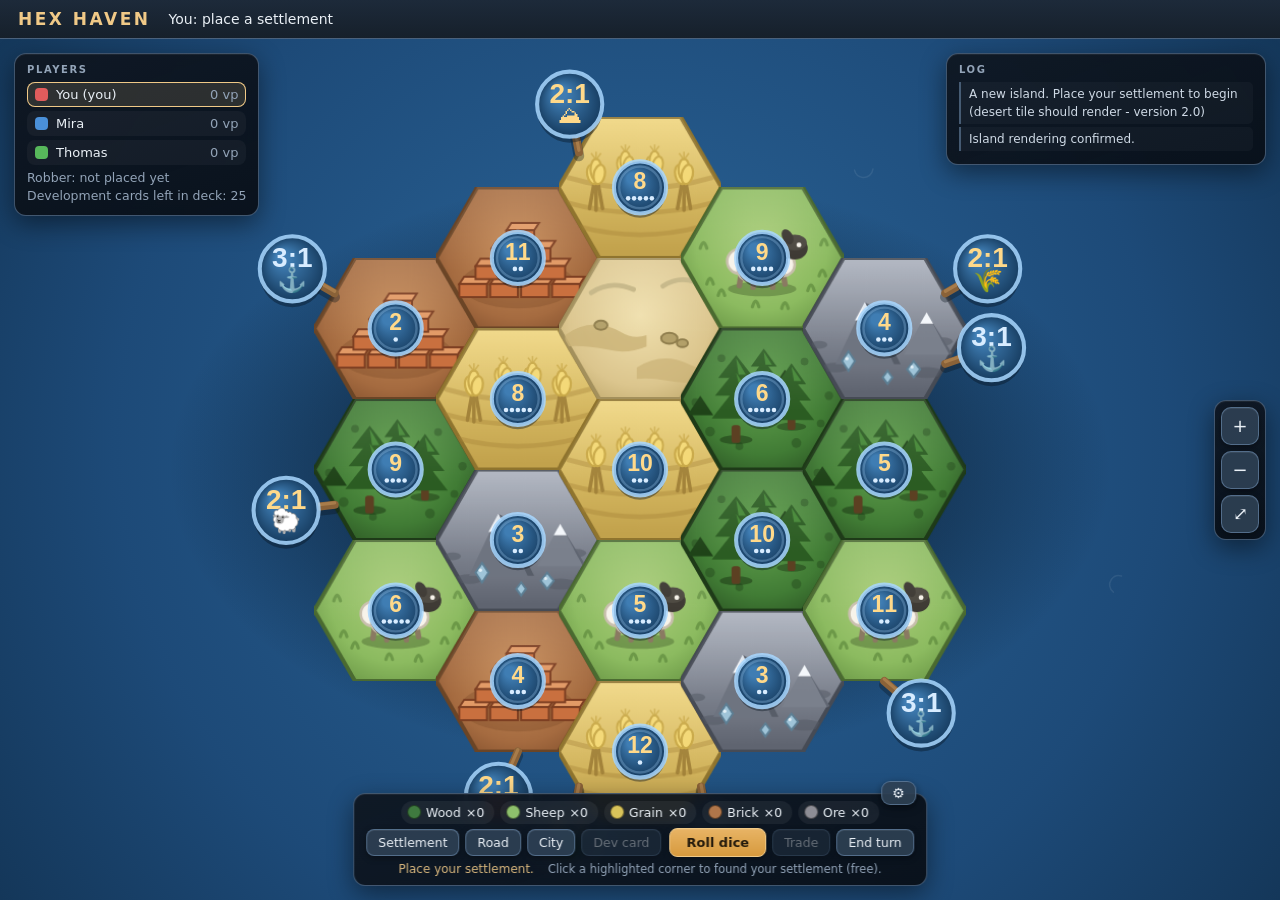
==== index.html @ 9edf01b1 "Add MIT license, README with screenshot; drop colonist.io dump tools and mentions" ====
<!DOCTYPE html>
<html lang="en">
<head>
<meta charset="utf-8">
<!-- maximum-scale/user-scalable keep the page itself from zooming so two
     fingers always pinch the BOARD, not the browser. -->
<meta name="viewport" content="width=device-width, initial-scale=1, maximum-scale=1, user-scalable=no, viewport-fit=cover">
<title>Hex Haven</title>
<link rel="stylesheet" href="css/style.css">
</head>
<body>
<div id="app">
  <header id="topbar">
    <h1>Hex Haven</h1>
    <div id="status">Generating the island…</div>
    <div id="turninfo"></div>
    <button class="btn ghost" id="btn-log">Log</button>
  </header>

  <!-- The board owns the screen. HUD panels float above it,
       so no fixed-width sidebar steals width from the board. -->
  <main id="stage">
    <canvas id="board"></canvas>

    <section class="hud" id="hud-players">
      <h3>Players</h3>
      <div id="players"></div>
      <p class="hint" id="boardinfo"></p>
    </section>

    <section class="hud" id="hud-log">
      <h3>Log</h3>
      <div id="log"></div>
    </section>

    <!-- Compact bottom bar: resources, then build tools + dice on ONE row,
         a single hint line, and secondary options tucked into a gear menu.
         Empty containers must not reserve space. -->
    <section class="hud" id="hud-hand">
      <div id="hand" class="chips"></div>
      <div class="handbar">
        <div class="chips" id="buildbar">
          <button class="btn" id="build-settlement" data-build="settlement">Settlement</button>
          <button class="btn" id="build-road" data-build="road">Road</button>
          <button class="btn" id="build-city" data-build="city">City</button>
          <button class="btn" id="btn-dev">Dev card</button>
        </div>
        <div class="chips">
          <button class="btn primary" id="btn-roll">Roll dice</button>
          <button class="btn" id="btn-trade">Trade</button>
          <button class="btn" id="btn-pass">End turn</button>
        </div>
        <div class="chips" id="devcards"></div>
        <button class="btn gear" id="btn-menu" title="Options">&#9881;</button>
      </div>
      <div class="hintline">
        <p class="hint" id="rollresult">Click Roll to begin.</p>
        <p class="hint" id="buildhint">Pick a build tool, then click a highlighted spot.</p>
      </div>
      <div id="discardpanel" class="hidden">
        <p class="hint warn" id="discarthint"></p>
      </div>
      <!-- Player-to-player trade panel, shown centred over the board while
           an offer is being composed. -->
      <section class="hud hidden" id="tradepanel">
        <h3>Trade with players</h3>
        <p class="hint" id="tradehint">Click chips to set quantities.</p>
        <div class="traderow"><span class="tradelabel">You give</span>
          <div id="trade-give" class="chips"></div>
        </div>
        <div class="traderow"><span class="tradelabel">You get</span>
          <div id="trade-want" class="chips"></div>
        </div>
        <div class="chips">
          <button class="btn primary" id="btn-offer">Offer</button>
          <button class="btn" id="btn-trade-clear">Clear</button>
          <button class="btn" id="btn-trade-close">Close</button>
        </div>
      </section>

      <!-- Options popover, anchored above the gear button. -->
      <div class="chips" id="optmenu">
        <button class="btn ghost" id="btn-music">Music: off</button>
        <button class="btn ghost" id="btn-sfx">SFX: on</button>
        <label class="optrow">Volume
          <input type="range" id="volume" min="0" max="100" value="70">
        </label>
        <label class="optrow">AI opponents
          <select id="opponent-count">
            <option value="1">1</option>
            <option value="2" selected>2</option>
            <option value="3">3</option>
          </select>
        </label>
        <label class="optrow">Island size
          <select id="island-size">
            <option value="standard" selected>Standard</option>
            <option value="xl">XL (double tiles)</option>
          </select>
        </label>
        <button class="btn ghost" id="btn-new">New game</button>
        <button class="btn ghost" id="btn-debug">Debug: auto-play</button>
      </div>
    </section>

    <!-- Zoom controls ride the right edge, clear of the log (top) and the
         hand (bottom), and work in portrait as well as landscape. -->
    <section class="hud" id="camcontrols">
      <button class="btn" id="btn-zoom-in" title="Zoom in">+</button>
      <button class="btn" id="btn-zoom-out" title="Zoom out">&minus;</button>
      <button class="btn" id="btn-zoom-fit" title="Recentrer le plateau">&#x2922;</button>
    </section>
  </main>
</div>

<script>
// TEMP probe: ?camtrade opens the trade panel and sets a sample offer.
if (location.search.indexOf('camtrade') >= 0) {
  addEventListener('load', () => setTimeout(() => {
    // Finish the setup (Roll doubles as skip-ahead), wait for the human's
    // build phase, then open the panel and set a sample offer.
    document.getElementById('btn-roll').click();
    const tryOpen = (tries) => {
      const b = document.getElementById('btn-trade');
      if (b && !b.disabled) {
        b.click();
      } else {
        const roll = document.getElementById('btn-roll');
        if (roll && !roll.disabled) roll.click();  // setup skip / dice roll
      }
      if (b && !b.disabled) {
        setTimeout(() => {
          const chips = document.querySelectorAll('#trade-give .res, #trade-want .res');
          chips[0].click(); chips[0].click();
          chips[5 + 4].click();
        }, 150);
      } else if (tries > 0) {
        setTimeout(() => tryOpen(tries - 1), 150);
      }
    };
    setTimeout(() => tryOpen(60), 200);
  }, 600));
}
</script>
<script src="js/hex.js"></script>
<script src="js/map.js"></script>
<script src="js/state.js"></script>
<script src="js/rules.js"></script>
<script src="js/render.js"></script>
<script src="js/ai.js"></script>
<script src="js/audio.js"></script>
<script src="js/art.js"></script>
<script src="js/main.js"></script>
</body>
</html>
---- css/style.css ----
/* Hex Haven — board-first layout: the canvas fills the window and HUD panels
   float above it, so the board is never squeezed by a fixed sidebar. */

* { box-sizing: border-box; }

:root {
  --ink: #eaf0f6;
  --dim: #93a4b8;
  --gold: #f0c987;
  /* Panels must sit well clear of the sea: measured contrast was only
     1.2-1.45, which made the HUD read as flat mud. Dark, near-opaque panels
     with a light border give the separation the old layout lacked. */
  --panel: rgba(8, 14, 22, .94);
  --edge: rgba(150, 190, 235, .38);
  --sea: #1d4a78;
  --sea-deep: #123a5e;
}

html, body { height: 100%; margin: 0; }

body {
  margin: 0;
  font-family: "Trebuchet MS", "Segoe UI", system-ui, sans-serif;
  background: var(--sea);
  color: var(--ink);
  overflow: hidden;
}

#app { display: flex; flex-direction: column; height: 100vh; }

#topbar {
  display: flex;
  align-items: center;
  gap: 18px;
  padding: 9px 18px;
  background: linear-gradient(#1d2a3a, #16202b);
  border-bottom: 1px solid var(--edge);
  z-index: 20;
}

#topbar h1 {
  font-size: 17px;
  margin: 0;
  letter-spacing: 2.5px;
  color: var(--gold);
  text-transform: uppercase;
}

#status { font-size: 14px; }
#turninfo { margin-left: auto; font-size: 13px; color: var(--dim); }

/* The stage owns the whole window below the bar. */
#stage { position: relative; flex: 1; min-height: 0; }

#board {
  position: absolute;
  inset: 0;
  width: 100%;
  height: 100%;
  display: block;
  background: var(--sea);
  cursor: pointer;
  /* Gestures on the canvas belong to the game camera (pinch-zoom / pan),
     never to the browser's page zoom or scroll. */
  touch-action: none;
}

/* Floating glass panels, anchored to the board's corners. */
.hud {
  position: absolute;
  background: linear-gradient(160deg, rgba(15, 23, 34, .95), rgba(8, 14, 22, .93));
  border: 1px solid var(--edge);
  border-radius: 12px;
  padding: 10px 12px;
  backdrop-filter: blur(6px);
  box-shadow:
    0 8px 26px rgba(0, 0, 0, .45),
    inset 0 1px 0 rgba(255, 255, 255, .06);
  z-index: 10;
}

.hud h3 {
  margin: 0 0 7px;
  font-size: 10px;
  letter-spacing: 1.6px;
  text-transform: uppercase;
  color: var(--dim);
}

#hud-players { top: 14px; left: 14px; min-width: 200px; }
#hud-log { top: 14px; right: 14px; width: 320px; }

/* Hand and primary actions sit centred along the bottom edge as a compact
   bar: resources, one row of tools + dice, one line of hints, and the
   secondary options hidden behind the gear popover. */
#hud-hand {
  left: 50%;
  bottom: 14px;
  transform: translateX(-50%);
  display: flex;
  flex-direction: column;
  align-items: center;
  gap: 4px;
  padding: 7px 12px;
  max-width: min(880px, 96vw);
}

/* Build tools, dice and dev cards share ONE row next to the gear. */
.handbar {
  display: flex;
  flex-wrap: wrap;
  gap: 8px;
  align-items: center;
  justify-content: center;
}
.handbar .btn { padding: 5px 11px; font-size: 12.5px; }
.handbar .btn.primary { padding: 6px 16px; font-size: 13px; }
/* The gear is a little tab on the panel's top-right corner, OUT of the
   button flow, so it can never push the bar onto an extra wrapped row. */
.btn.gear {
  position: absolute;
  right: 10px;
  top: -13px;
  padding: 3px 10px;
  font-size: 14px;
  border-radius: 9px;
  box-shadow: 0 3px 8px rgba(0, 0, 0, .45);
}

/* Both hints share a single quiet line. */
.hintline { display: flex; gap: 14px; flex-wrap: wrap; justify-content: center; }
.hintline .hint { margin: 0; font-size: 11.5px; }
#hud-hand #rollresult { font-size: 12px; color: var(--gold); opacity: .9; margin: 0; }

/* Options popover anchored above the gear button. */
#optmenu {
  position: absolute;
  right: 8px;
  bottom: calc(100% + 6px);
  display: none;
  flex-direction: column;
  align-items: stretch;
  gap: 5px;
  padding: 10px;
  /* Same panel chrome as the other HUD boxes. */
  background: linear-gradient(160deg, rgba(15, 23, 34, .97), rgba(8, 14, 22, .95));
  border: 1px solid var(--edge);
  border-radius: 12px;
  box-shadow: 0 10px 30px rgba(0, 0, 0, .55), inset 0 1px 0 rgba(255, 255, 255, .06);
  backdrop-filter: blur(6px);
  z-index: 12;
}
#optmenu.open { display: flex; }
.optrow {
  display: flex;
  align-items: center;
  gap: 8px;
  font-size: 12px;
  color: var(--dim);
  white-space: nowrap;
}
#volume {
  width: 110px;
  accent-color: var(--gold);
  cursor: pointer;
}
#optmenu select {
  min-width: 110px;
  padding: 4px 7px;
  color: var(--ink);
  background: rgba(255, 255, 255, .1);
  border: 1px solid var(--edge);
  border-radius: 6px;
}

/* Empty containers (dev cards, hand) must not reserve space. */
#hud-hand #devcards:empty,
#hud-hand .chips:empty { display: none; }

#hud-hand .btn.ghost {
  padding: 3px 8px;
  font-size: 11px;
  opacity: .6;
  background: transparent;
  border-color: rgba(150, 190, 235, .22);
}
#hud-hand .btn.ghost:hover { opacity: 1; background: rgba(255, 255, 255, .06); }

/* Zoom controls ride the right edge, vertically centred: clear of the log
   (top-right) and the hand (bottom-centre) in BOTH orientations. */
#camcontrols {
  right: 14px;
  top: 50%;
  transform: translateY(-50%);
  display: flex;
  flex-direction: column;
  gap: 6px;
  padding: 6px;
}
#camcontrols .btn {
  width: 38px;
  height: 38px;
  padding: 0;
  font-size: 18px;
  line-height: 1;
  border-radius: 10px;
  display: flex;
  align-items: center;
  justify-content: center;
}
#camcontrols .btn:active:not(:disabled) { transform: scale(.94); }

/* The log toggle only exists on small screens (see media queries). */
#btn-log { display: none; }

#buildhint { text-align: center; max-width: min(620px, 90vw); }

.chips { display: flex; flex-wrap: wrap; gap: 6px; justify-content: center; align-items: center; }

.btn {
  background: rgba(46, 64, 84, .92);
  color: var(--ink);
  border: 1px solid var(--edge);
  border-radius: 8px;
  padding: 7px 13px;
  font-size: 13px;
  font-family: inherit;
  cursor: pointer;
  box-shadow: 0 2px 6px rgba(0, 0, 0, .35), inset 0 1px 0 rgba(255, 255, 255, .07);
  transition: background .12s, transform .06s, box-shadow .12s;
}

.btn:hover:not(:disabled) {
  background: rgba(62, 86, 112, .95);
  box-shadow: 0 3px 9px rgba(0, 0, 0, .4), inset 0 1px 0 rgba(255, 255, 255, .1);
}

.btn:active:not(:disabled) { transform: translateY(1px); }
.btn.active { background: var(--gold); color: #17212c; border-color: var(--gold); font-weight: 700; }
.btn:disabled { opacity: .4; cursor: default; }

.btn.primary {
  background: linear-gradient(#e8b465, #d79a3e);
  color: #241a0c;
  border-color: #f0c987;
  font-weight: 700;
  padding: 9px 22px;
  font-size: 14px;
}
.btn.primary:hover:not(:disabled) { background: linear-gradient(#f2c479, #e0a648); }

.btn.ghost { background: rgba(255, 255, 255, .05); font-size: 12px; padding: 5px 10px; }
.btn.dev { border-color: rgba(240, 201, 135, .5); font-size: 12px; padding: 5px 10px; }

.hint { margin: 0; font-size: 12.5px; color: var(--dim); line-height: 1.45; }
.hint.warn { color: #ffb4a2; font-weight: 700; }

.res {
  display: inline-flex;
  align-items: center;
  gap: 5px;
  background: rgba(255, 255, 255, .06);
  border: 1px solid transparent;
  border-radius: 14px;
  padding: 3px 9px 3px 5px;
  font-size: 12.5px;
  font-variant-numeric: tabular-nums;
  cursor: default;
}

.res .dot { width: 14px; height: 14px; border-radius: 50%; border: 1px solid rgba(0, 0, 0, .45); flex: none; }

/* Robber steal: clickable victim rows in the players panel. */
.player.steal-target {
  cursor: pointer;
  outline: 2px dashed var(--gold);
  background: rgba(224, 168, 60, .12);
}
.player.steal-target:hover { background: rgba(224, 168, 60, .22); }

.player {
  display: flex;
  align-items: center;
  gap: 8px;
  padding: 5px 8px;
  border-radius: 8px;
  margin-bottom: 4px;
  font-size: 13px;
  background: rgba(255, 255, 255, .04);
}

.player.active {
  background: rgba(240, 201, 135, .14);
  box-shadow: inset 0 0 0 1px var(--gold);
  animation: pulseP 1.6s ease-in-out infinite;
}
@keyframes pulseP {
  0%, 100% { box-shadow: inset 0 0 0 1px var(--gold); }
  50% { box-shadow: inset 0 0 0 1px var(--gold), 0 0 14px rgba(240, 201, 135, .25); }
}
.player .swatch { width: 13px; height: 13px; border-radius: 4px; flex: none; }
.player .score { margin-left: auto; color: var(--dim); font-variant-numeric: tabular-nums; }

#log {
  font-size: 12px;
  line-height: 1.5;
  max-height: 210px;
  overflow-y: auto;
  scrollbar-width: thin;
  scrollbar-color: rgba(150, 190, 235, .4) transparent;
}
#log::-webkit-scrollbar { width: 8px; }
#log::-webkit-scrollbar-thumb {
  background: rgba(150, 190, 235, .3);
  border-radius: 4px;
}

#log div {
  padding: 3px 8px;
  border-left: 2px solid var(--edge);
  margin-bottom: 3px;
  background: rgba(255, 255, 255, .03);
  border-radius: 0 5px 5px 0;
  color: #cfdae6;
}

.hidden { display: none !important; }

/* Hand chips become the discard picker during a 7. */
.res.pick { border-color: var(--gold); cursor: pointer; }
.res.picked { background: rgba(240, 201, 135, .2); border-color: var(--gold); }

#tradepanel {
  /* Anchored INSIDE the hand panel, so it floats just above the bar. */
  left: 50%;
  bottom: calc(100% + 8px);
  transform: translateX(-50%);
  width: min(560px, 92vw);
  display: flex;
  flex-direction: column;
  gap: 8px;
  z-index: 14;
}
#tradepanel.hidden { display: none; }
.traderow { display: flex; align-items: center; gap: 10px; }
.tradelabel {
  flex: none;
  width: 64px;
  font-size: 11px;
  letter-spacing: 1.2px;
  text-transform: uppercase;
  color: var(--dim);
}
.traderow .chips { justify-content: flex-start; }

#devcards .btn { font-size: 12px; }
#boardinfo span { display: block; }
.badge {
  display: inline-block; font-size: 10px; padding: 1px 5px; border-radius: 8px;
  background: #3a4a5d; margin-left: 4px; vertical-align: middle;
}

/* ---- small screens and tablets: compact HUD ------------------------- */
@media (max-width: 900px) {
  #btn-log { display: inline-block; padding: 4px 9px; font-size: 11px; }

  /* The log becomes a drawer, hidden until requested. */
  #hud-log { display: none; }
  body.log-open #hud-log {
    display: block;
    top: 56px;
    right: 8px;
    width: min(320px, calc(100vw - 16px));
    max-height: 46vh;
  }
  body.log-open #log { max-height: 34vh; }

  #hud-players {
    left: 8px;
    top: 8px;
    min-width: 0;
    padding: 7px 9px;
  }
  #hud-players h3 { display: none; }
  .player { padding: 3px 6px; font-size: 12px; margin-bottom: 3px; }

  /* The hand spans the full width so every action stays thumb-reachable
     in portrait, with a safe-area inset for notched phones. */
  #hud-hand {
    left: 8px;
    right: 8px;
    bottom: calc(8px + env(safe-area-inset-bottom, 0px));
    transform: none;
    max-width: none;
    padding: 6px 8px;
  }
  .handbar { gap: 6px; }
  .handbar .btn { padding: 6px 8px; font-size: 12.5px; }
  .handbar .btn.primary { padding: 7px 13px; font-size: 13.5px; }
  .btn.gear { right: 8px; top: -12px; }
  /* On touch screens the resource words go away: dot colour + count only. */
  .reslabel { display: none; }
  .res { font-size: 13px; padding: 4px 9px 4px 5px; }
  #optmenu { right: 6px; bottom: calc(100% + 4px); }

  #topbar { padding: 7px 10px; gap: 10px; }
  #topbar h1 { font-size: 14px; letter-spacing: 1.5px; }
  #status { font-size: 12px; }
  #turninfo { font-size: 11px; }

  #camcontrols { right: 8px; }
  #camcontrols .btn { width: 34px; height: 34px; font-size: 16px; }
}

/* Portrait phones: the log drawer drops BELOW the players panel instead of
   fighting it for the top edge. */
@media (orientation: portrait) and (max-width: 620px) {
  body.log-open #hud-log {
    top: 96px;
    max-height: 38vh;
  }
  #topbar { flex-wrap: wrap; row-gap: 4px; }
  #turninfo { flex-basis: 100%; order: 5; }
}
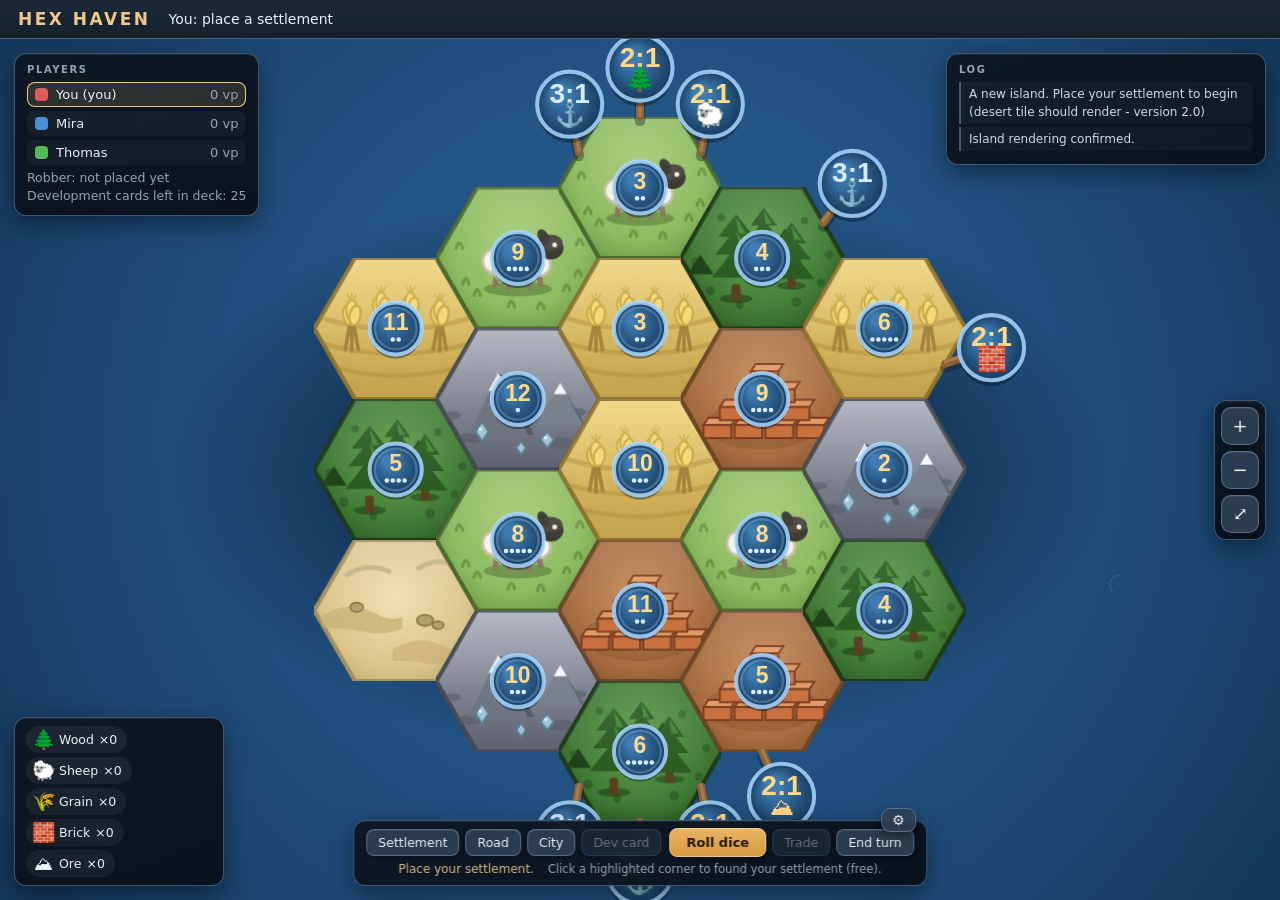
==== commit c3ec1a40: "HUD: player resource stock in its own bottom-left panel, action bar recentred" ====
--- a/index.html
+++ b/index.html
@@ -36,8 +36,13 @@
     <!-- Compact bottom bar: resources, then build tools + dice on ONE row,
          a single hint line, and secondary options tucked into a gear menu.
          Empty containers must not reserve space. -->
+    <!-- Player resources float bottom-left as their own small panel,
+         separate from the action bar. -->
+    <section class="hud" id="hud-res">
+      <div id="hand" class="chips"></div>
+    </section>
+
     <section class="hud" id="hud-hand">
-      <div id="hand" class="chips"></div>
       <div class="handbar">
         <div class="chips" id="buildbar">
           <button class="btn" id="build-settlement" data-build="settlement">Settlement</button>
--- a/css/style.css
+++ b/css/style.css
@@ -90,9 +90,22 @@
 #hud-players { top: 14px; left: 14px; min-width: 200px; }
 #hud-log { top: 14px; right: 14px; width: 320px; }
 
-/* Hand and primary actions sit centred along the bottom edge as a compact
-   bar: resources, one row of tools + dice, one line of hints, and the
-   secondary options hidden behind the gear popover. */
+/* The player's resource stock is its OWN small panel in the bottom-left
+   corner, independent of the action bar. Wraps into a tight grid so it
+   never stretches under the centred action bar. */
+#hud-res {
+  left: 14px;
+  bottom: 14px;
+  display: flex;
+  flex-direction: column;
+  align-items: flex-start;
+  gap: 4px;
+  padding: 8px 11px;
+  max-width: 210px;
+}
+#hud-res .chips { flex-wrap: wrap; gap: 4px; justify-content: flex-start; }
+
+/* Build tools + dice + hints stay centred along the bottom edge. */
 #hud-hand {
   left: 50%;
   bottom: 14px;
@@ -270,6 +283,17 @@
 
 .res .dot { width: 14px; height: 14px; border-radius: 50%; border: 1px solid rgba(0, 0, 0, .45); flex: none; }
 
+/* Hand chips carry the same artwork as the harbor badges — the emoji icon —
+   a little bigger than the old 14px colour dot. */
+.res .icon {
+  font-size: 19px;
+  line-height: 1;
+  width: 22px;
+  text-align: center;
+  flex: none;
+  filter: drop-shadow(0 1px 1px rgba(0, 0, 0, .4));
+}
+
 /* Robber steal: clickable victim rows in the players panel. */
 .player.steal-target {
   cursor: pointer;
@@ -385,7 +409,8 @@
   .player { padding: 3px 6px; font-size: 12px; margin-bottom: 3px; }
 
   /* The hand spans the full width so every action stays thumb-reachable
-     in portrait, with a safe-area inset for notched phones. */
+     in portrait, with a safe-area inset for notched phones; the resource
+     panel rides above it on the left. */
   #hud-hand {
     left: 8px;
     right: 8px;
@@ -393,6 +418,12 @@
     transform: none;
     max-width: none;
     padding: 6px 8px;
+  }
+  #hud-res {
+    left: 8px;
+    bottom: calc(96px + env(safe-area-inset-bottom, 0px));
+    max-width: 46vw;
+    padding: 6px 9px;
   }
   .handbar { gap: 6px; }
   .handbar .btn { padding: 6px 8px; font-size: 12.5px; }
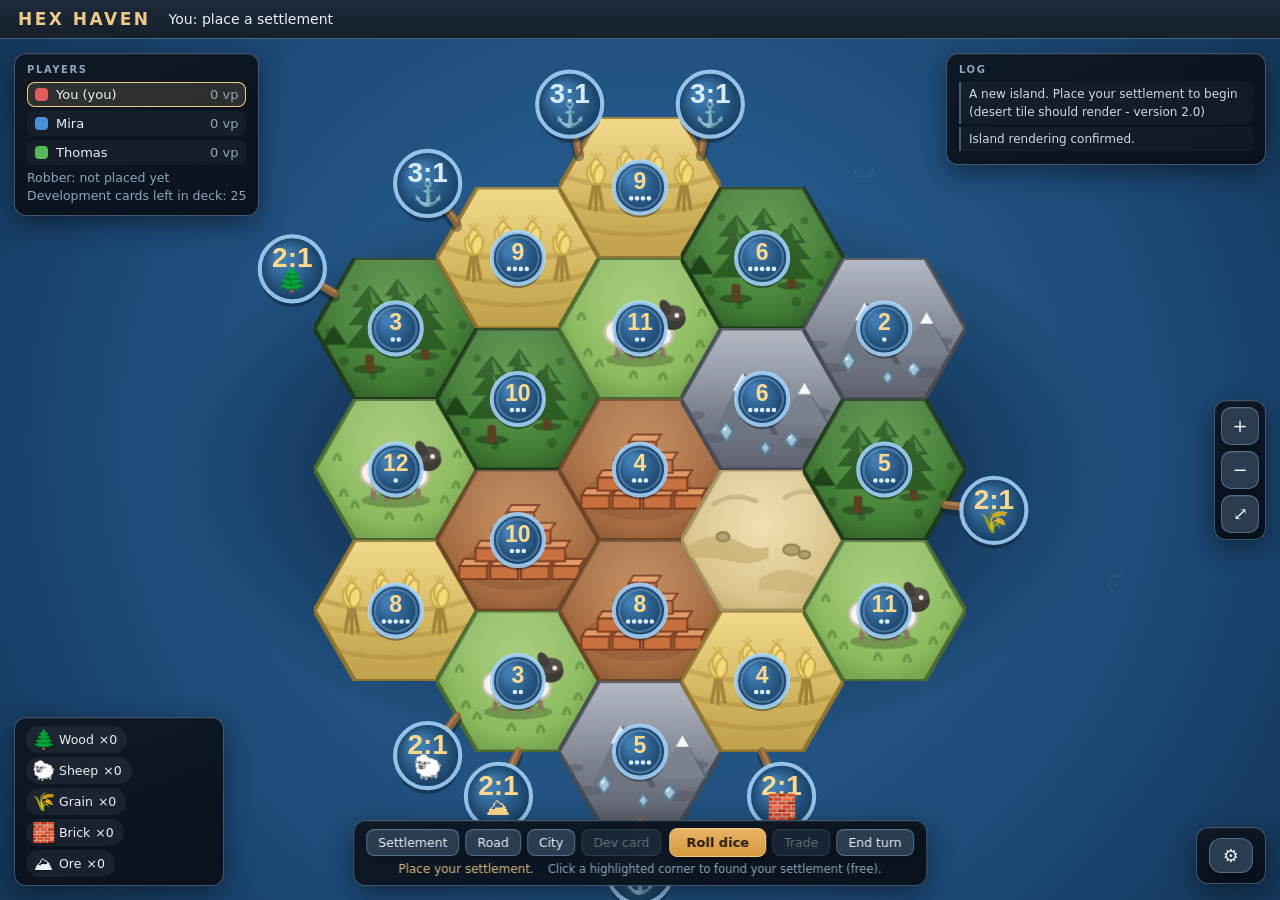
==== commit 0ddc69af: "HUD: options gear as its own floating button; options menu becomes a centred overlay (backdrop, Esca" ====
--- a/index.html
+++ b/index.html
@@ -56,7 +56,6 @@
           <button class="btn" id="btn-pass">End turn</button>
         </div>
         <div class="chips" id="devcards"></div>
-        <button class="btn gear" id="btn-menu" title="Options">&#9881;</button>
       </div>
       <div class="hintline">
         <p class="hint" id="rollresult">Click Roll to begin.</p>
@@ -83,8 +82,31 @@
         </div>
       </section>
 
-      <!-- Options popover, anchored above the gear button. -->
-      <div class="chips" id="optmenu">
+      <!-- Options live in the overlay menu opened by the floating gear. -->
+    </section>
+
+    <!-- Zoom controls ride the right edge, clear of the log (top) and the
+         hand (bottom), and work in portrait as well as landscape. -->
+    <section class="hud" id="camcontrols">
+      <button class="btn" id="btn-zoom-in" title="Zoom in">+</button>
+      <button class="btn" id="btn-zoom-out" title="Zoom out">&minus;</button>
+      <button class="btn" id="btn-zoom-fit" title="Recentrer le plateau">&#x2922;</button>
+    </section>
+
+    <!-- Options gear floats on its own at the bottom-right corner, clear of
+         the action bar; it opens the overlay menu below. -->
+    <section class="hud" id="hud-gear">
+      <button class="btn gear" id="btn-menu" title="Options">&#9881;</button>
+    </section>
+
+    <!-- Options overlay: a centred menu card over a dimmed backdrop
+         (closes on the ✕ button, a backdrop click or Escape). -->
+    <div id="optoverlay">
+      <div id="optmenu" role="dialog" aria-label="Options">
+        <div class="opttop">
+          <h3>Options</h3>
+          <button class="btn ghost" id="btn-opt-close" title="Close">&#10005;</button>
+        </div>
         <button class="btn ghost" id="btn-music">Music: off</button>
         <button class="btn ghost" id="btn-sfx">SFX: on</button>
         <label class="optrow">Volume
@@ -106,15 +128,7 @@
         <button class="btn ghost" id="btn-new">New game</button>
         <button class="btn ghost" id="btn-debug">Debug: auto-play</button>
       </div>
-    </section>
-
-    <!-- Zoom controls ride the right edge, clear of the log (top) and the
-         hand (bottom), and work in portrait as well as landscape. -->
-    <section class="hud" id="camcontrols">
-      <button class="btn" id="btn-zoom-in" title="Zoom in">+</button>
-      <button class="btn" id="btn-zoom-out" title="Zoom out">&minus;</button>
-      <button class="btn" id="btn-zoom-fit" title="Recentrer le plateau">&#x2922;</button>
-    </section>
+    </div>
   </main>
 </div>
 
--- a/css/style.css
+++ b/css/style.css
@@ -128,42 +128,62 @@
 }
 .handbar .btn { padding: 5px 11px; font-size: 12.5px; }
 .handbar .btn.primary { padding: 6px 16px; font-size: 13px; }
-/* The gear is a little tab on the panel's top-right corner, OUT of the
-   button flow, so it can never push the bar onto an extra wrapped row. */
+/* The gear is its own floating button in the bottom-right corner, clear of
+   the action bar; it opens the options overlay. */
 .btn.gear {
-  position: absolute;
-  right: 10px;
-  top: -13px;
-  padding: 3px 10px;
-  font-size: 14px;
-  border-radius: 9px;
-  box-shadow: 0 3px 8px rgba(0, 0, 0, .45);
-}
+  padding: 6px 13px;
+  font-size: 18px;
+  border-radius: 12px;
+  box-shadow: 0 3px 10px rgba(0, 0, 0, .5);
+}
+#hud-gear { right: 14px; bottom: 16px; }
+#hud-gear .btn.gear:active:not(:disabled) { transform: scale(.94); }
 
 /* Both hints share a single quiet line. */
 .hintline { display: flex; gap: 14px; flex-wrap: wrap; justify-content: center; }
 .hintline .hint { margin: 0; font-size: 11.5px; }
 #hud-hand #rollresult { font-size: 12px; color: var(--gold); opacity: .9; margin: 0; }
 
-/* Options popover anchored above the gear button. */
+/* Options: full-screen overlay with a centred menu card. */
+#optoverlay {
+  position: fixed;
+  inset: 0;
+  display: none;
+  align-items: center;
+  justify-content: center;
+  background: rgba(3, 7, 12, .62);
+  backdrop-filter: blur(3px);
+  z-index: 40;
+}
+#optoverlay.open { display: flex; }
 #optmenu {
-  position: absolute;
-  right: 8px;
-  bottom: calc(100% + 6px);
-  display: none;
+  display: flex;
   flex-direction: column;
   align-items: stretch;
-  gap: 5px;
-  padding: 10px;
+  gap: 6px;
+  padding: 12px 14px;
+  min-width: 250px;
+  max-width: 92vw;
   /* Same panel chrome as the other HUD boxes. */
   background: linear-gradient(160deg, rgba(15, 23, 34, .97), rgba(8, 14, 22, .95));
   border: 1px solid var(--edge);
   border-radius: 12px;
   box-shadow: 0 10px 30px rgba(0, 0, 0, .55), inset 0 1px 0 rgba(255, 255, 255, .06);
-  backdrop-filter: blur(6px);
-  z-index: 12;
-}
-#optmenu.open { display: flex; }
+  z-index: 41;
+}
+.opttop {
+  display: flex;
+  align-items: center;
+  justify-content: space-between;
+  gap: 10px;
+  margin-bottom: 2px;
+}
+.opttop h3 {
+  margin: 0;
+  font-size: 14px;
+  letter-spacing: .4px;
+  color: var(--gold);
+}
 .optrow {
   display: flex;
   align-items: center;
@@ -428,11 +448,11 @@
   .handbar { gap: 6px; }
   .handbar .btn { padding: 6px 8px; font-size: 12.5px; }
   .handbar .btn.primary { padding: 7px 13px; font-size: 13.5px; }
-  .btn.gear { right: 8px; top: -12px; }
+  .btn.gear { font-size: 16px; padding: 5px 11px; }
+  #hud-gear { right: 8px; bottom: calc(88px + env(safe-area-inset-bottom, 0px)); }
   /* On touch screens the resource words go away: dot colour + count only. */
   .reslabel { display: none; }
   .res { font-size: 13px; padding: 4px 9px 4px 5px; }
-  #optmenu { right: 6px; bottom: calc(100% + 4px); }
 
   #topbar { padding: 7px 10px; gap: 10px; }
   #topbar h1 { font-size: 14px; letter-spacing: 1.5px; }
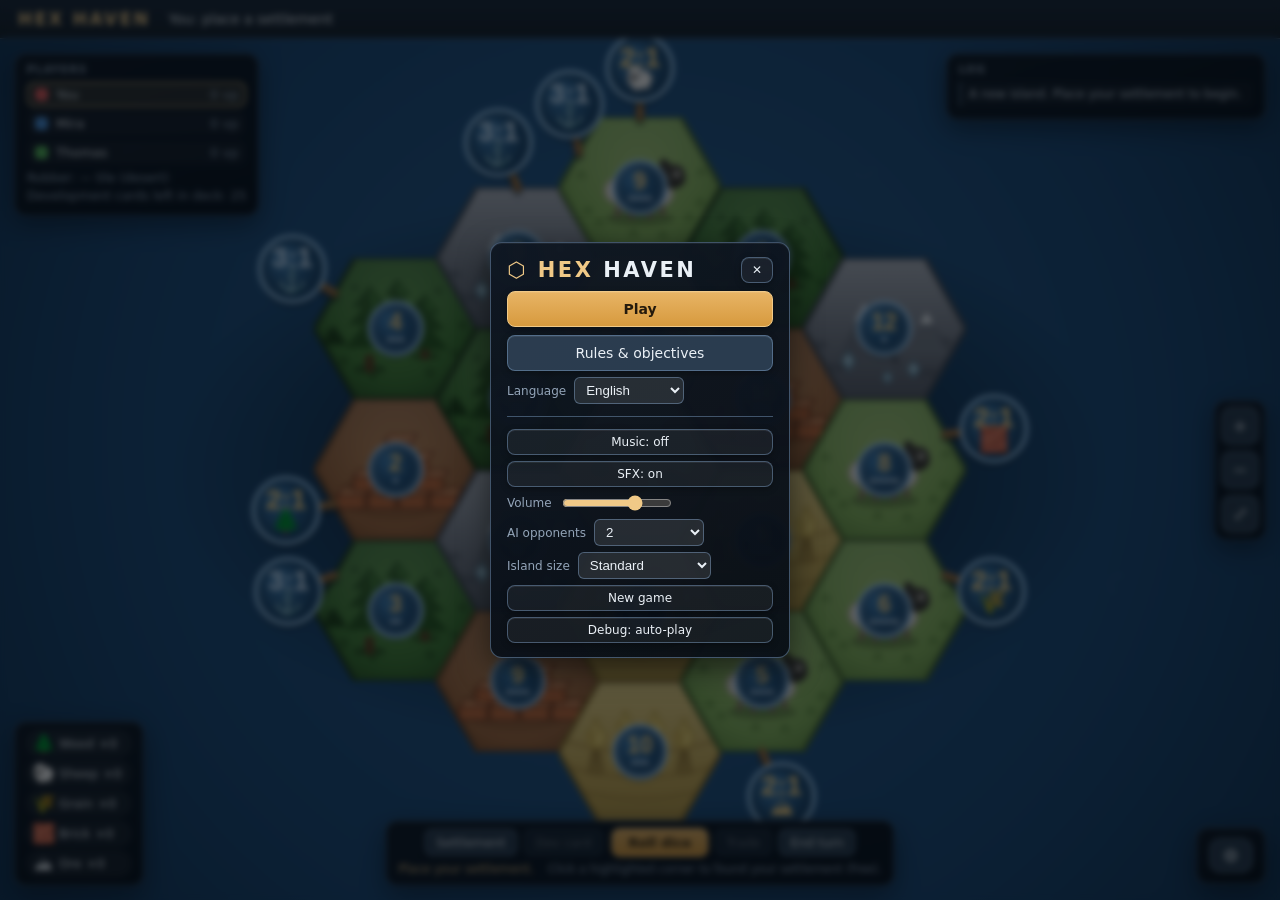
==== commit 52d9703a: "Add principal menu: game title, Play, rules & objectives panel, EN/FR/ES/DE language selection (js/i" ====
--- a/index.html
+++ b/index.html
@@ -12,9 +12,9 @@
 <div id="app">
   <header id="topbar">
     <h1>Hex Haven</h1>
-    <div id="status">Generating the island…</div>
+    <div id="status" data-i18n="status_loading">Generating the island…</div>
     <div id="turninfo"></div>
-    <button class="btn ghost" id="btn-log">Log</button>
+    <button class="btn ghost" id="btn-log" data-i18n="btn_log">Log</button>
   </header>
 
   <!-- The board owns the screen. HUD panels float above it,
@@ -23,13 +23,13 @@
     <canvas id="board"></canvas>
 
     <section class="hud" id="hud-players">
-      <h3>Players</h3>
+      <h3 data-i18n="panel_players">Players</h3>
       <div id="players"></div>
       <p class="hint" id="boardinfo"></p>
     </section>
 
     <section class="hud" id="hud-log">
-      <h3>Log</h3>
+      <h3 data-i18n="panel_log">Log</h3>
       <div id="log"></div>
     </section>
 
@@ -45,21 +45,21 @@
     <section class="hud" id="hud-hand">
       <div class="handbar">
         <div class="chips" id="buildbar">
-          <button class="btn" id="build-settlement" data-build="settlement">Settlement</button>
-          <button class="btn" id="build-road" data-build="road">Road</button>
-          <button class="btn" id="build-city" data-build="city">City</button>
-          <button class="btn" id="btn-dev">Dev card</button>
+          <button class="btn" id="build-settlement" data-build="settlement" data-i18n="btn_settlement">Settlement</button>
+          <button class="btn" id="build-road" data-build="road" data-i18n="btn_road">Road</button>
+          <button class="btn" id="build-city" data-build="city" data-i18n="btn_city">City</button>
+          <button class="btn" id="btn-dev" data-i18n="btn_dev">Dev card</button>
         </div>
         <div class="chips">
-          <button class="btn primary" id="btn-roll">Roll dice</button>
-          <button class="btn" id="btn-trade">Trade</button>
-          <button class="btn" id="btn-pass">End turn</button>
+          <button class="btn primary" id="btn-roll" data-i18n="btn_roll">Roll dice</button>
+          <button class="btn" id="btn-trade" data-i18n="btn_trade">Trade</button>
+          <button class="btn" id="btn-pass" data-i18n="btn_pass">End turn</button>
         </div>
         <div class="chips" id="devcards"></div>
       </div>
       <div class="hintline">
-        <p class="hint" id="rollresult">Click Roll to begin.</p>
-        <p class="hint" id="buildhint">Pick a build tool, then click a highlighted spot.</p>
+        <p class="hint" id="rollresult" data-i18n="h_roll_begin">Click Roll to begin.</p>
+        <p class="hint" id="buildhint" data-i18n="h_picktool">Pick a build tool, then click a highlighted spot.</p>
       </div>
       <div id="discardpanel" class="hidden">
         <p class="hint warn" id="discarthint"></p>
@@ -67,18 +67,18 @@
       <!-- Player-to-player trade panel, shown centred over the board while
            an offer is being composed. -->
       <section class="hud hidden" id="tradepanel">
-        <h3>Trade with players</h3>
-        <p class="hint" id="tradehint">Click chips to set quantities.</p>
-        <div class="traderow"><span class="tradelabel">You give</span>
+        <h3 data-i18n="tp_title">Trade with players</h3>
+        <p class="hint" id="tradehint" data-i18n="tp_hint">Click chips to set quantities.</p>
+        <div class="traderow"><span class="tradelabel" data-i18n="tp_give">You give</span>
           <div id="trade-give" class="chips"></div>
         </div>
-        <div class="traderow"><span class="tradelabel">You get</span>
+        <div class="traderow"><span class="tradelabel" data-i18n="tp_get">You get</span>
           <div id="trade-want" class="chips"></div>
         </div>
         <div class="chips">
-          <button class="btn primary" id="btn-offer">Offer</button>
-          <button class="btn" id="btn-trade-clear">Clear</button>
-          <button class="btn" id="btn-trade-close">Close</button>
+          <button class="btn primary" id="btn-offer" data-i18n="tp_offer">Offer</button>
+          <button class="btn" id="btn-trade-clear" data-i18n="tp_clear">Clear</button>
+          <button class="btn" id="btn-trade-close" data-i18n="tp_close">Close</button>
         </div>
       </section>
 
@@ -99,34 +99,68 @@
       <button class="btn gear" id="btn-menu" title="Options">&#9881;</button>
     </section>
 
-    <!-- Options overlay: a centred menu card over a dimmed backdrop
-         (closes on the ✕ button, a backdrop click or Escape). -->
-    <div id="optoverlay">
-      <div id="optmenu" role="dialog" aria-label="Options">
+    <!-- Principal menu: a centred card over a dimmed backdrop, shown at
+         boot and reopened with the floating gear. Title, play, rules &
+         objectives, language and options in one place. -->
+    <div id="optoverlay" class="open">
+      <div id="optmenu" role="dialog" aria-label="Main menu">
         <div class="opttop">
-          <h3>Options</h3>
+          <h2 class="mtitle"><span>Hex</span> Haven</h2>
           <button class="btn ghost" id="btn-opt-close" title="Close">&#10005;</button>
         </div>
+        <button class="btn primary big" id="btn-play" data-i18n="m_play">Play</button>
+        <button class="btn big" id="btn-rules" data-i18n="m_rules">Rules &amp; objectives</button>
+        <label class="optrow"><span data-i18n="m_lang">Language</span>
+          <select id="lang">
+            <option value="en" selected>English</option>
+            <option value="fr">Français</option>
+            <option value="es">Español</option>
+            <option value="de">Deutsch</option>
+          </select>
+        </label>
+        <div class="msep" data-i18n-title="m_lang"></div>
         <button class="btn ghost" id="btn-music">Music: off</button>
         <button class="btn ghost" id="btn-sfx">SFX: on</button>
-        <label class="optrow">Volume
+        <label class="optrow"><span data-i18n="vol">Volume</span>
           <input type="range" id="volume" min="0" max="100" value="70">
         </label>
-        <label class="optrow">AI opponents
+        <label class="optrow"><span data-i18n="ai_opponents">AI opponents</span>
           <select id="opponent-count">
             <option value="1">1</option>
             <option value="2" selected>2</option>
             <option value="3">3</option>
           </select>
         </label>
-        <label class="optrow">Island size
+        <label class="optrow"><span data-i18n="island_size">Island size</span>
           <select id="island-size">
             <option value="standard" selected>Standard</option>
-            <option value="xl">XL (double tiles)</option>
+            <option value="xl" data-i18n="island_xl">XL (double tiles)</option>
           </select>
         </label>
-        <button class="btn ghost" id="btn-new">New game</button>
+        <button class="btn ghost" id="btn-new" data-i18n="btn_new">New game</button>
         <button class="btn ghost" id="btn-debug">Debug: auto-play</button>
+      </div>
+    </div>
+
+    <!-- Rules & objectives panel: same overlay pattern as the menu. -->
+    <div id="rulesoverlay">
+      <div id="rulespanel" role="dialog" aria-label="Rules">
+        <div class="opttop">
+          <h3 data-i18n="rules_title">Rules &amp; objectives</h3>
+          <button class="btn ghost" id="btn-rules-close" title="Close">&#10005;</button>
+        </div>
+        <ul class="ruleslist">
+          <li data-i18n="r_goal"></li>
+          <li data-i18n="r_vp"></li>
+          <li data-i18n="r_turn"></li>
+          <li data-i18n="r_seven"></li>
+          <li data-i18n="r_build"></li>
+          <li data-i18n="r_harbor"></li>
+          <li data-i18n="r_dev"></li>
+          <li data-i18n="r_trade"></li>
+          <li data-i18n="r_end"></li>
+        </ul>
+        <button class="btn primary" id="btn-rules-ok" data-i18n="rules_close">Close</button>
       </div>
     </div>
   </main>
@@ -162,6 +196,7 @@
 }
 </script>
 <script src="js/hex.js"></script>
+<script src="js/i18n.js"></script>
 <script src="js/map.js"></script>
 <script src="js/state.js"></script>
 <script src="js/rules.js"></script>
--- a/css/style.css
+++ b/css/style.css
@@ -103,7 +103,12 @@
   padding: 8px 11px;
   max-width: 210px;
 }
-#hud-res .chips { flex-wrap: wrap; gap: 4px; justify-content: flex-start; }
+#hud-res .chips {
+  display: flex;
+  flex-direction: column;   /* one resource per row: everything lines up */
+  align-items: stretch;
+  gap: 3px;
+}
 
 /* Build tools + dice + hints stay centred along the bottom edge. */
 #hud-hand {
@@ -161,8 +166,8 @@
   flex-direction: column;
   align-items: stretch;
   gap: 6px;
-  padding: 12px 14px;
-  min-width: 250px;
+  padding: 14px 16px;
+  min-width: 300px;
   max-width: 92vw;
   /* Same panel chrome as the other HUD boxes. */
   background: linear-gradient(160deg, rgba(15, 23, 34, .97), rgba(8, 14, 22, .95));
@@ -171,6 +176,23 @@
   box-shadow: 0 10px 30px rgba(0, 0, 0, .55), inset 0 1px 0 rgba(255, 255, 255, .06);
   z-index: 41;
 }
+/* Main-menu heading: the title of the game above the actions. */
+.mtitle {
+  margin: 0;
+  font-size: 21px;
+  letter-spacing: .12em;
+  text-transform: uppercase;
+  color: var(--ink);
+}
+.mtitle span { color: var(--gold); }
+.mtitle::before { content: '⬡ '; color: var(--gold); }
+.btn.big { padding: 9px 14px; font-size: 14px; }
+#optmenu .btn.primary { margin-bottom: 2px; }
+.msep {
+  height: 1px;
+  background: var(--edge);
+  margin: 6px 0;
+}
 .opttop {
   display: flex;
   align-items: center;
@@ -183,6 +205,40 @@
   font-size: 14px;
   letter-spacing: .4px;
   color: var(--gold);
+}
+
+/* Rules & objectives panel: same overlay pattern as the main menu. */
+#rulesoverlay {
+  position: fixed;
+  inset: 0;
+  display: none;
+  align-items: center;
+  justify-content: center;
+  background: rgba(3, 7, 12, .62);
+  backdrop-filter: blur(3px);
+  z-index: 40;
+}
+#rulesoverlay.open { display: flex; }
+#rulespanel {
+  display: flex;
+  flex-direction: column;
+  gap: 8px;
+  padding: 14px 16px;
+  width: min(560px, 94vw);
+  max-height: 84vh;
+  overflow-y: auto;
+  background: linear-gradient(160deg, rgba(15, 23, 34, .97), rgba(8, 14, 22, .95));
+  border: 1px solid var(--edge);
+  border-radius: 12px;
+  box-shadow: 0 10px 30px rgba(0, 0, 0, .55), inset 0 1px 0 rgba(255, 255, 255, .06);
+  z-index: 41;
+}
+.ruleslist { margin: 0; padding-left: 18px; display: grid; gap: 7px; }
+.ruleslist li { font-size: 13px; line-height: 1.45; color: var(--ink); }
+#rulespanel .btn.primary { align-self: flex-end; }
+#optmenu .btn.ghost, #rulespanel .btn.ghost {
+  padding: 5px 10px;
+  font-size: 12px;
 }
 .optrow {
   display: flex;
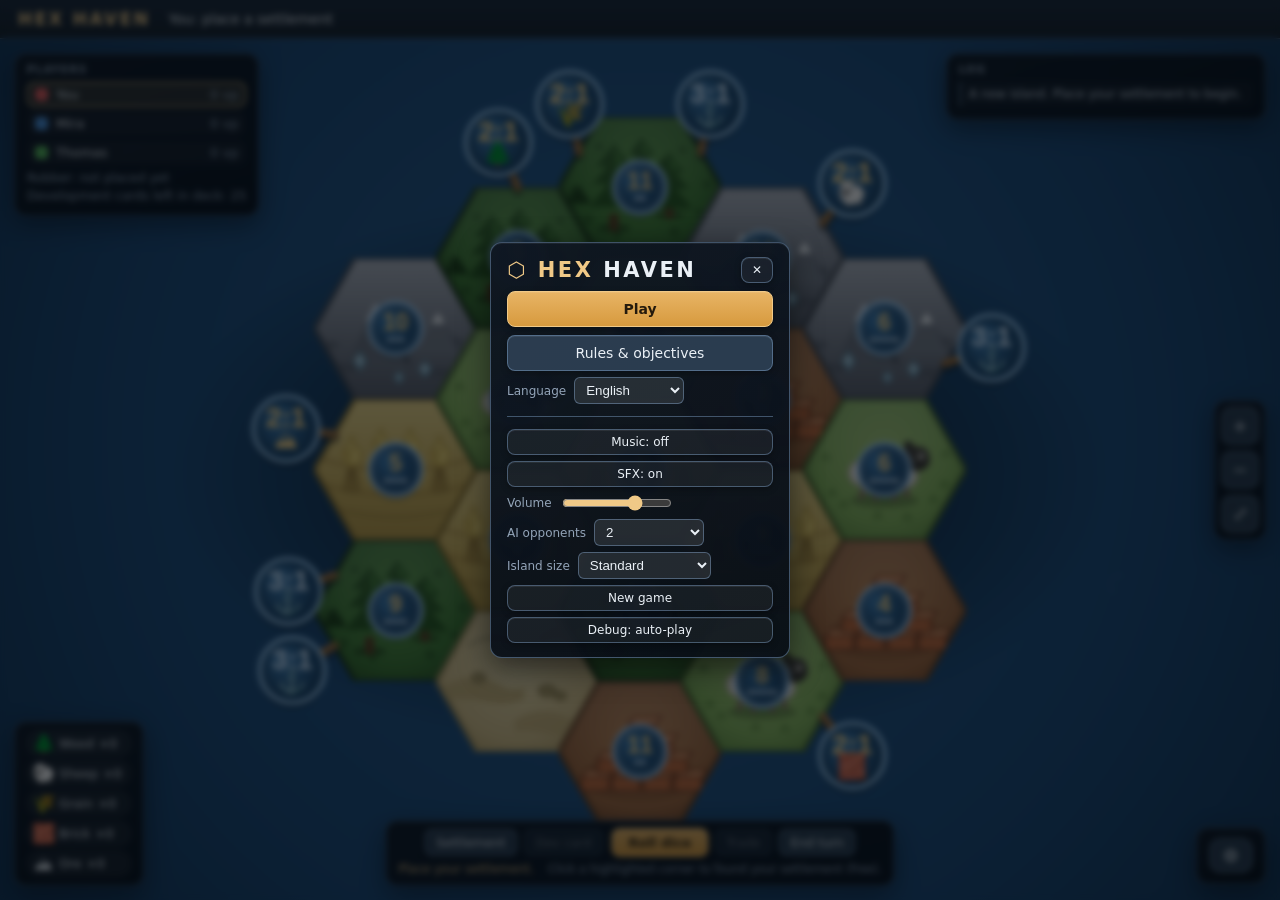
==== commit 068c282e: "Add debug resource graph: collapsible window, per-player lines, resource selector (EN/FR/ES/DE)" ====
--- a/index.html
+++ b/index.html
@@ -97,6 +97,26 @@
          the action bar; it opens the overlay menu below. -->
     <section class="hud" id="hud-gear">
       <button class="btn gear" id="btn-menu" title="Options">&#9881;</button>
+    </section>
+
+    <!-- Resource graph (debug runs): a collapsible window over the board
+         showing, per resource (or the hand total), every player's stock
+         turn by turn. -->
+    <section class="hud hidden" id="hud-graph">
+      <div class="graphtop">
+        <h3 data-i18n="graph_title">Resources over turns</h3>
+        <select id="graph-res" title="Resource">
+          <option value="" selected data-i18n="graph_total">Total</option>
+          <option value="forest" data-i18n="res_forest">Wood</option>
+          <option value="pasture" data-i18n="res_pasture">Sheep</option>
+          <option value="field" data-i18n="res_field">Grain</option>
+          <option value="hill" data-i18n="res_hill">Brick</option>
+          <option value="mount" data-i18n="res_mount">Ore</option>
+        </select>
+        <button class="btn ghost" id="btn-graph-min" data-i18n-title="graph_min" title="Collapse">&#9662;</button>
+        <button class="btn ghost" id="btn-graph-hide" data-i18n-title="graph_hide" title="Hide">&#10005;</button>
+      </div>
+      <canvas id="resgraph"></canvas>
     </section>
 
     <!-- Principal menu: a centred card over a dimmed backdrop, shown at
@@ -199,6 +219,7 @@
 <script src="js/i18n.js"></script>
 <script src="js/map.js"></script>
 <script src="js/state.js"></script>
+<script src="js/graph.js"></script>
 <script src="js/rules.js"></script>
 <script src="js/render.js"></script>
 <script src="js/ai.js"></script>
--- a/css/style.css
+++ b/css/style.css
@@ -240,6 +240,46 @@
   padding: 5px 10px;
   font-size: 12px;
 }
+
+/* Resource graph window (debug runs): collapsible, floats above the gear
+   in the bottom-right corner. */
+#hud-graph {
+  right: 14px;
+  bottom: 72px;
+  width: 340px;
+  display: flex;
+  flex-direction: column;
+  gap: 4px;
+  padding: 8px 10px 10px;
+}
+#hud-graph .graphtop {
+  display: flex;
+  align-items: center;
+  justify-content: space-between;
+  gap: 6px;
+}
+#hud-graph h3 {
+  margin: 0;
+  font-size: 12.5px;
+  color: var(--gold);
+  letter-spacing: .3px;
+  flex: 1;
+  min-width: 0;
+}
+#graph-res {
+  max-width: 104px;
+  padding: 2px 5px;
+  font-size: 11.5px;
+  color: var(--ink);
+  background: rgba(255, 255, 255, .1);
+  border: 1px solid var(--edge);
+  border-radius: 6px;
+  flex: none;
+}
+#hud-graph .btn.ghost { padding: 1px 7px; font-size: 11px; }
+#resgraph { width: 100%; height: 168px; display: block; border-radius: 6px; }
+#hud-graph.min #resgraph { display: none; }
+#hud-graph.min { padding-bottom: 8px; }
 .optrow {
   display: flex;
   align-items: center;
@@ -260,6 +300,15 @@
   background: rgba(255, 255, 255, .1);
   border: 1px solid var(--edge);
   border-radius: 6px;
+}
+
+/* Native dropdown popups open on the OS default (white) background while
+   the page text is light — force dark text inside the option list so it
+   stays readable (also applies to the AI/island selects). */
+select option,
+select optgroup {
+  color: #14181e;
+  background-color: #f4f1e8;
 }
 
 /* Empty containers (dev cards, hand) must not reserve space. */
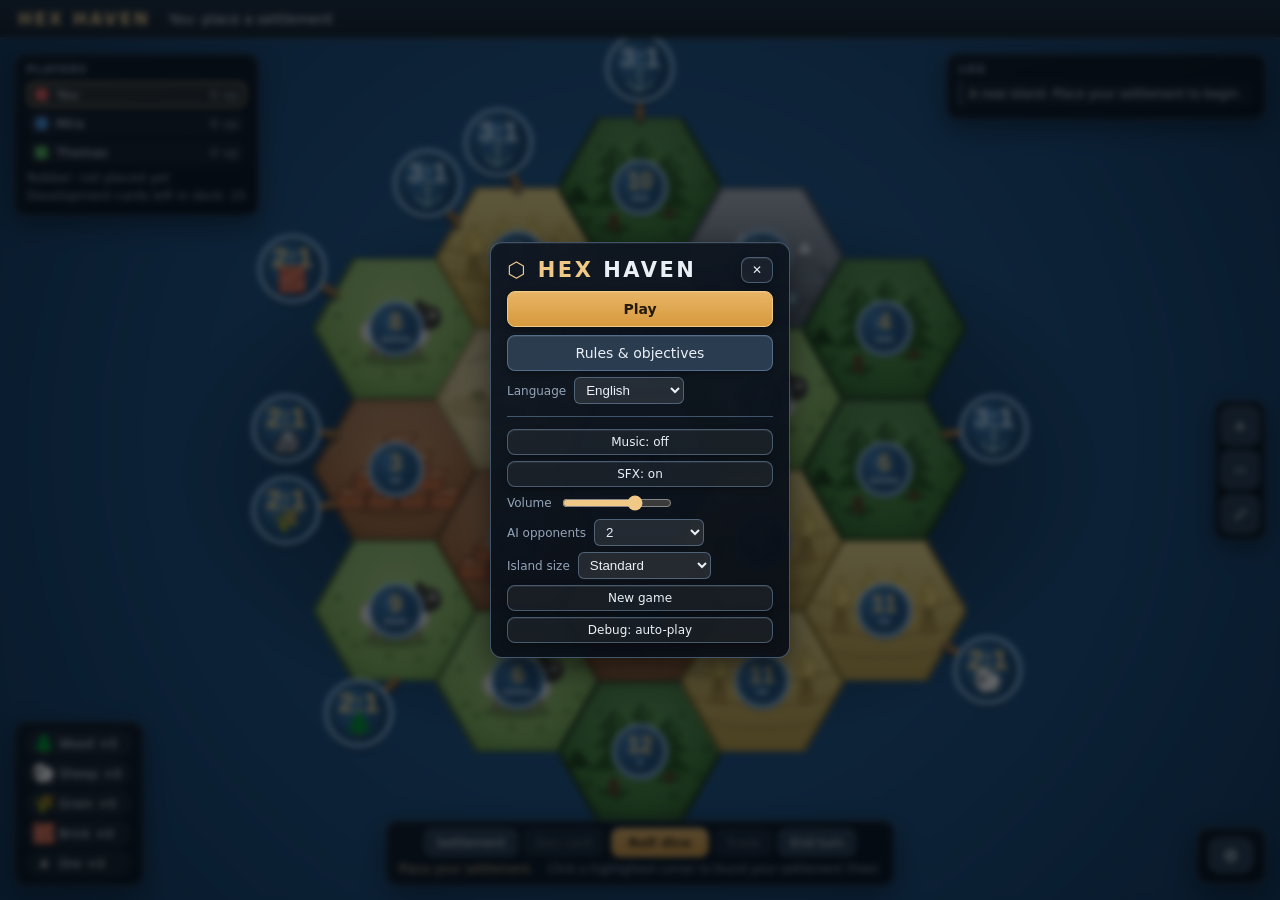
==== commit 48599f9c: "Trade: official 2:1 harbor give-rate + human bank/harbor exchange tab" ====
--- a/index.html
+++ b/index.html
@@ -67,8 +67,12 @@
       <!-- Player-to-player trade panel, shown centred over the board while
            an offer is being composed. -->
       <section class="hud hidden" id="tradepanel">
-        <h3 data-i18n="tp_title">Trade with players</h3>
-        <p class="hint" id="tradehint" data-i18n="tp_hint">Click chips to set quantities.</p>
+        <div class="chips tptabs">
+          <button class="btn ghost active" id="tab-players" data-i18n="tp_tab_players">Players</button>
+          <button class="btn ghost" id="tab-bank" data-i18n="tp_tab_bank">Bank &amp; harbors</button>
+        </div>
+        <h3 id="trade-title">Trade with players</h3>
+        <p class="hint" id="tradehint">Click chips to set quantities.</p>
         <div class="traderow"><span class="tradelabel" data-i18n="tp_give">You give</span>
           <div id="trade-give" class="chips"></div>
         </div>
--- a/css/style.css
+++ b/css/style.css
@@ -491,6 +491,10 @@
   z-index: 14;
 }
 #tradepanel.hidden { display: none; }
+#tradepanel .tptabs { margin-bottom: 2px; gap: 6px; }
+/* Undo the hand-bar ghost look (#hud-hand .btn.ghost) for the tab row. */
+#tradepanel .tptabs .btn { opacity: 1; background: rgba(255, 255, 255, .05); }
+#tradepanel .tptabs .btn.active { background: var(--gold); color: #17212c; }
 .traderow { display: flex; align-items: center; gap: 10px; }
 .tradelabel {
   flex: none;
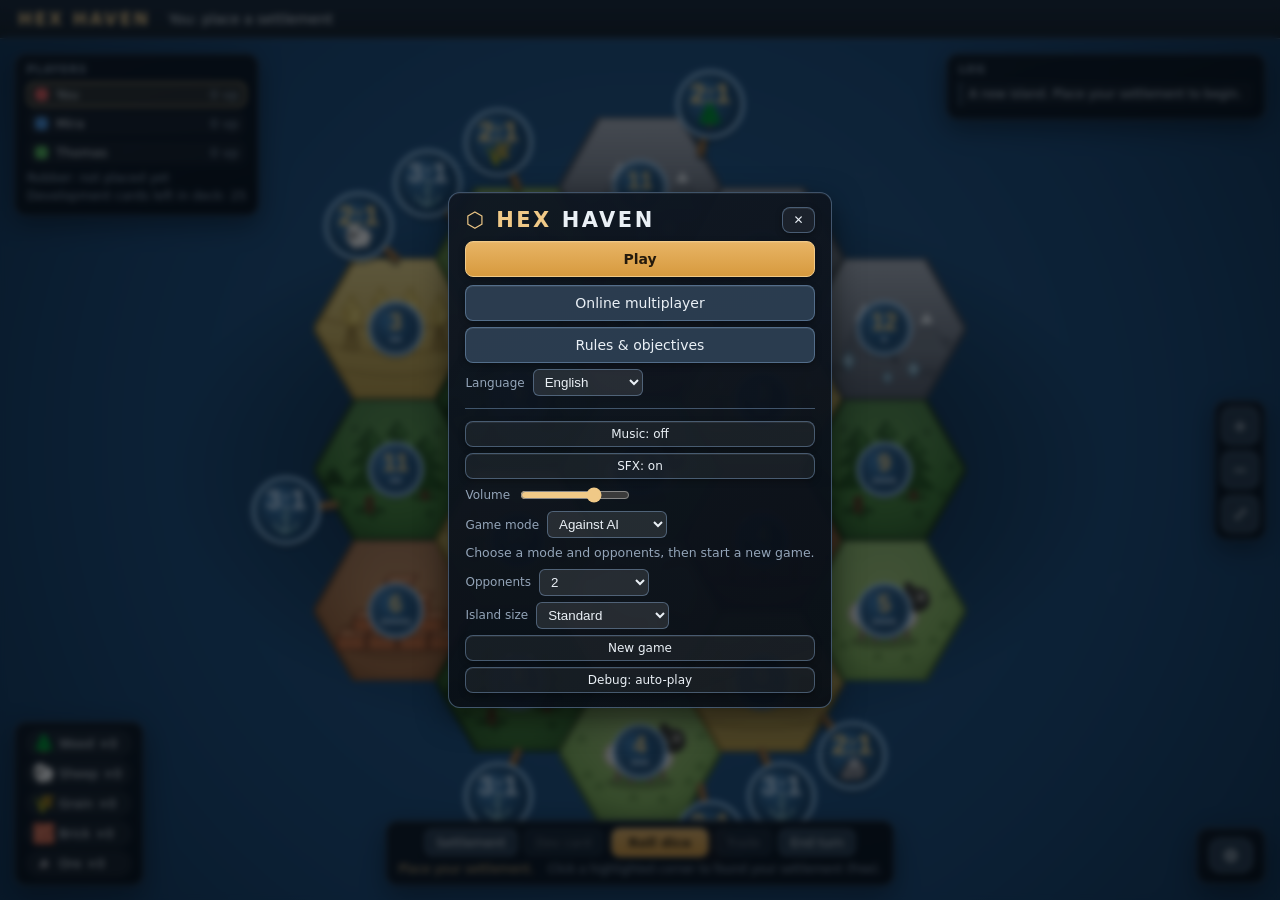
==== commit 9f263415: "Add online multiplayer rooms Co-authored-by: coderabbitai[bot] <136622811+coderabbitai[bot]@users.no" ====
--- a/index.html
+++ b/index.html
@@ -72,6 +72,9 @@
           <button class="btn ghost" id="tab-bank" data-i18n="tp_tab_bank">Bank &amp; harbors</button>
         </div>
         <h3 id="trade-title">Trade with players</h3>
+        <label id="online-trade-target-row" class="optrow hidden"><span data-i18n="on_trade_to">Offer to</span>
+          <select id="online-trade-target"></select>
+        </label>
         <p class="hint" id="tradehint">Click chips to set quantities.</p>
         <div class="traderow"><span class="tradelabel" data-i18n="tp_give">You give</span>
           <div id="trade-give" class="chips"></div>
@@ -133,6 +136,7 @@
           <button class="btn ghost" id="btn-opt-close" title="Close">&#10005;</button>
         </div>
         <button class="btn primary big" id="btn-play" data-i18n="m_play">Play</button>
+        <button class="btn big" id="btn-online" data-i18n="on_title">Online multiplayer</button>
         <button class="btn big" id="btn-rules" data-i18n="m_rules">Rules &amp; objectives</button>
         <label class="optrow"><span data-i18n="m_lang">Language</span>
           <select id="lang">
@@ -148,7 +152,14 @@
         <label class="optrow"><span data-i18n="vol">Volume</span>
           <input type="range" id="volume" min="0" max="100" value="70">
         </label>
-        <label class="optrow"><span data-i18n="ai_opponents">AI opponents</span>
+        <label class="optrow"><span data-i18n="mp_mode">Game mode</span>
+          <select id="game-mode">
+            <option value="solo" data-i18n="mp_solo">Against AI</option>
+            <option value="local" data-i18n="mp_local">Pass and play</option>
+          </select>
+        </label>
+        <p class="hint" data-i18n="mp_new_hint">Choose a mode and opponents, then start a new game.</p>
+        <label class="optrow"><span data-i18n="mp_opponents">Opponents</span>
           <select id="opponent-count">
             <option value="1">1</option>
             <option value="2" selected>2</option>
@@ -163,6 +174,60 @@
         </label>
         <button class="btn ghost" id="btn-new" data-i18n="btn_new">New game</button>
         <button class="btn ghost" id="btn-debug">Debug: auto-play</button>
+      </div>
+    </div>
+
+    <div id="onlineoverlay">
+      <section id="online-menu" role="dialog" aria-modal="true" aria-labelledby="online-title">
+        <div class="opttop">
+          <h2 id="online-title" data-i18n="on_title">Online multiplayer</h2>
+          <button class="btn ghost" id="online-close" data-i18n-title="on_close" title="Close">&#10005;</button>
+        </div>
+        <div id="online-connect">
+          <label class="online-field"><span data-i18n="on_name">Your name</span><input id="online-name" maxlength="24" autocomplete="nickname"></label>
+          <label class="online-field"><span data-i18n="on_server">Room server (optional)</span><input id="online-server" type="url" placeholder="https://example.com"></label>
+          <label class="online-field"><span data-i18n="island_size">Island size</span>
+            <select id="online-size">
+              <option value="standard">Standard</option>
+              <option value="xl" data-i18n="island_xl">XL (double tiles)</option>
+            </select>
+          </label>
+          <button class="btn primary" id="online-create" data-i18n="on_create">Create room</button>
+          <label class="online-field"><span data-i18n="on_code">Room code</span><input id="online-code" maxlength="6" autocomplete="off" autocapitalize="characters"></label>
+          <button class="btn" id="online-join" data-i18n="on_join">Join room</button>
+          <button class="btn ghost hidden" id="online-resume" data-i18n="on_resume">Resume previous game</button>
+        </div>
+        <div id="online-room" class="hidden">
+          <p id="online-room-code"></p>
+          <p id="online-room-server" class="hint"></p>
+          <p class="hint" data-i18n="on_share">Share the room code and server address with your friends.</p>
+          <ul id="online-players"></ul>
+          <p id="online-wait" class="hint"></p>
+          <button class="btn primary" id="online-start" data-i18n="on_start">Start game</button>
+          <button class="btn" id="online-return" data-i18n="on_return">Return to game</button>
+          <button class="btn ghost" id="online-leave" data-i18n="on_leave">Leave room</button>
+        </div>
+        <p id="online-message" class="hint warn" role="status" aria-live="polite"></p>
+      </section>
+    </div>
+
+    <section class="hud hidden" id="online-offer" aria-live="polite">
+      <p id="online-offer-text"></p>
+      <div class="chips">
+        <button class="btn primary" id="online-accept" data-i18n="mp_accept">Accept</button>
+        <button class="btn" id="online-decline" data-i18n="mp_decline">Decline</button>
+        <button class="btn" id="online-cancel" data-i18n="on_cancel">Cancel offer</button>
+      </div>
+    </section>
+
+    <div id="handoff" role="dialog" aria-modal="true" aria-labelledby="handoff-message">
+      <div class="handoff-card">
+        <h2 id="handoff-message"></h2>
+        <button class="btn primary big" id="btn-handoff" data-i18n="mp_ready">Ready</button>
+        <div id="trade-response" class="hidden">
+          <button class="btn primary" id="btn-trade-accept" data-i18n="mp_accept">Accept</button>
+          <button class="btn" id="btn-trade-decline" data-i18n="mp_decline">Decline</button>
+        </div>
       </div>
     </div>
 
@@ -229,6 +294,7 @@
 <script src="js/ai.js"></script>
 <script src="js/audio.js"></script>
 <script src="js/art.js"></script>
+<script src="js/online.js"></script>
 <script src="js/main.js"></script>
 </body>
 </html>
--- a/css/style.css
+++ b/css/style.css
@@ -169,6 +169,8 @@
   padding: 14px 16px;
   min-width: 300px;
   max-width: 92vw;
+  max-height: 95vh;
+  overflow-y: auto;
   /* Same panel chrome as the other HUD boxes. */
   background: linear-gradient(160deg, rgba(15, 23, 34, .97), rgba(8, 14, 22, .95));
   border: 1px solid var(--edge);
@@ -498,7 +500,9 @@
 .traderow { display: flex; align-items: center; gap: 10px; }
 .tradelabel {
   flex: none;
-  width: 64px;
+  width: 64px;                 /* FR/DE labels wrap sanely on 2 short lines */
+  min-height: 2.6em;
+  line-height: 1.3;
   font-size: 11px;
   letter-spacing: 1.2px;
   text-transform: uppercase;
@@ -582,3 +586,26 @@
   #topbar { flex-wrap: wrap; row-gap: 4px; }
   #turninfo { flex-basis: 100%; order: 5; }
 }
+
+/* Cover private hands while the device changes hands. */
+#handoff { position: fixed; inset: 0; display: none; z-index: 100;
+  align-items: center; justify-content: center; background: #101d2a; }
+#handoff.open { display: flex; }
+.handoff-card { text-align: center; padding: 24px; max-width: 90vw; }
+.handoff-card h2 { color: var(--gold); font-size: 20px; }
+
+#onlineoverlay { position: fixed; inset: 0; display: none; z-index: 60; align-items: center;
+  justify-content: center; background: rgba(3, 7, 12, .82); padding: 12px; }
+#onlineoverlay.open { display: flex; }
+#online-menu { display: flex; flex-direction: column; gap: 10px; width: min(420px, 100%);
+  max-height: 95vh; overflow-y: auto; padding: 18px; border: 1px solid var(--edge);
+  border-radius: 12px; background: #101d2a; }
+#online-menu h2 { margin: 0; color: var(--gold); font-size: 20px; }
+#online-connect, #online-room { display: flex; flex-direction: column; gap: 9px; }
+.online-field { display: flex; flex-direction: column; gap: 4px; font-size: 13px; color: var(--dim); }
+.online-field input, .online-field select, #online-trade-target { padding: 8px; color: var(--ink); background: #1d2a3a;
+  border: 1px solid var(--edge); border-radius: 6px; }
+#online-room-code { color: var(--gold); font-size: 22px; letter-spacing: .15em; margin: 0; }
+#online-players { padding-left: 20px; margin: 0; }
+#online-message { margin: 0; }
+#online-offer { top: 25%; left: 50%; transform: translateX(-50%); width: min(390px, 90vw); z-index: 30; }
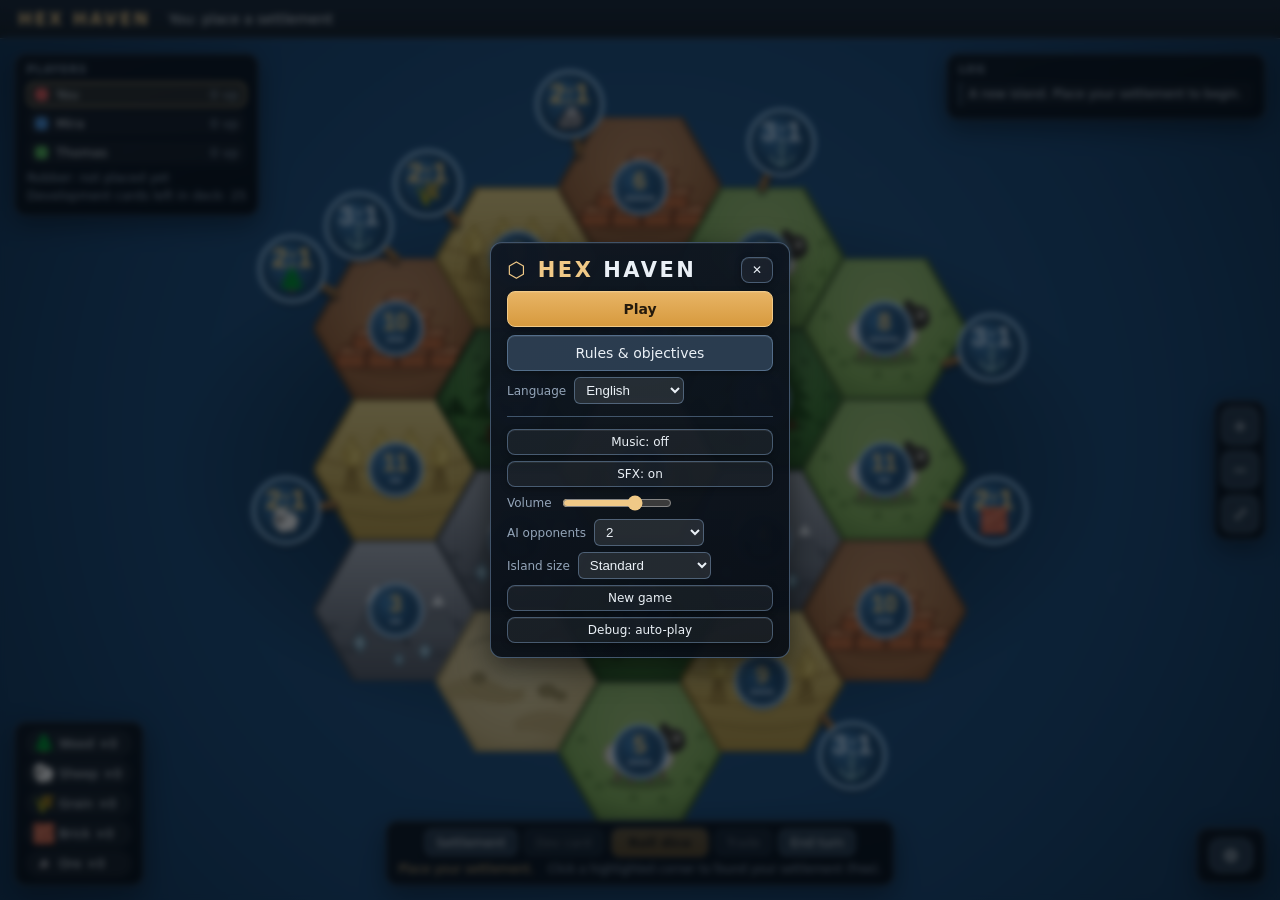
==== commit 03297881: "Disable dice roll when unavailable Co-authored-by: coderabbitai[bot] <136622811+coderabbitai[bot]@us" ====
--- a/index.html
+++ b/index.html
@@ -51,7 +51,7 @@
           <button class="btn" id="btn-dev" data-i18n="btn_dev">Dev card</button>
         </div>
         <div class="chips">
-          <button class="btn primary" id="btn-roll" data-i18n="btn_roll">Roll dice</button>
+          <button class="btn primary" id="btn-roll" data-i18n="btn_roll" disabled>Roll dice</button>
           <button class="btn" id="btn-trade" data-i18n="btn_trade">Trade</button>
           <button class="btn" id="btn-pass" data-i18n="btn_pass">End turn</button>
         </div>
@@ -72,9 +72,6 @@
           <button class="btn ghost" id="tab-bank" data-i18n="tp_tab_bank">Bank &amp; harbors</button>
         </div>
         <h3 id="trade-title">Trade with players</h3>
-        <label id="online-trade-target-row" class="optrow hidden"><span data-i18n="on_trade_to">Offer to</span>
-          <select id="online-trade-target"></select>
-        </label>
         <p class="hint" id="tradehint">Click chips to set quantities.</p>
         <div class="traderow"><span class="tradelabel" data-i18n="tp_give">You give</span>
           <div id="trade-give" class="chips"></div>
@@ -136,7 +133,6 @@
           <button class="btn ghost" id="btn-opt-close" title="Close">&#10005;</button>
         </div>
         <button class="btn primary big" id="btn-play" data-i18n="m_play">Play</button>
-        <button class="btn big" id="btn-online" data-i18n="on_title">Online multiplayer</button>
         <button class="btn big" id="btn-rules" data-i18n="m_rules">Rules &amp; objectives</button>
         <label class="optrow"><span data-i18n="m_lang">Language</span>
           <select id="lang">
@@ -152,14 +148,7 @@
         <label class="optrow"><span data-i18n="vol">Volume</span>
           <input type="range" id="volume" min="0" max="100" value="70">
         </label>
-        <label class="optrow"><span data-i18n="mp_mode">Game mode</span>
-          <select id="game-mode">
-            <option value="solo" data-i18n="mp_solo">Against AI</option>
-            <option value="local" data-i18n="mp_local">Pass and play</option>
-          </select>
-        </label>
-        <p class="hint" data-i18n="mp_new_hint">Choose a mode and opponents, then start a new game.</p>
-        <label class="optrow"><span data-i18n="mp_opponents">Opponents</span>
+        <label class="optrow"><span data-i18n="ai_opponents">AI opponents</span>
           <select id="opponent-count">
             <option value="1">1</option>
             <option value="2" selected>2</option>
@@ -174,60 +163,6 @@
         </label>
         <button class="btn ghost" id="btn-new" data-i18n="btn_new">New game</button>
         <button class="btn ghost" id="btn-debug">Debug: auto-play</button>
-      </div>
-    </div>
-
-    <div id="onlineoverlay">
-      <section id="online-menu" role="dialog" aria-modal="true" aria-labelledby="online-title">
-        <div class="opttop">
-          <h2 id="online-title" data-i18n="on_title">Online multiplayer</h2>
-          <button class="btn ghost" id="online-close" data-i18n-title="on_close" title="Close">&#10005;</button>
-        </div>
-        <div id="online-connect">
-          <label class="online-field"><span data-i18n="on_name">Your name</span><input id="online-name" maxlength="24" autocomplete="nickname"></label>
-          <label class="online-field"><span data-i18n="on_server">Room server (optional)</span><input id="online-server" type="url" placeholder="https://example.com"></label>
-          <label class="online-field"><span data-i18n="island_size">Island size</span>
-            <select id="online-size">
-              <option value="standard">Standard</option>
-              <option value="xl" data-i18n="island_xl">XL (double tiles)</option>
-            </select>
-          </label>
-          <button class="btn primary" id="online-create" data-i18n="on_create">Create room</button>
-          <label class="online-field"><span data-i18n="on_code">Room code</span><input id="online-code" maxlength="6" autocomplete="off" autocapitalize="characters"></label>
-          <button class="btn" id="online-join" data-i18n="on_join">Join room</button>
-          <button class="btn ghost hidden" id="online-resume" data-i18n="on_resume">Resume previous game</button>
-        </div>
-        <div id="online-room" class="hidden">
-          <p id="online-room-code"></p>
-          <p id="online-room-server" class="hint"></p>
-          <p class="hint" data-i18n="on_share">Share the room code and server address with your friends.</p>
-          <ul id="online-players"></ul>
-          <p id="online-wait" class="hint"></p>
-          <button class="btn primary" id="online-start" data-i18n="on_start">Start game</button>
-          <button class="btn" id="online-return" data-i18n="on_return">Return to game</button>
-          <button class="btn ghost" id="online-leave" data-i18n="on_leave">Leave room</button>
-        </div>
-        <p id="online-message" class="hint warn" role="status" aria-live="polite"></p>
-      </section>
-    </div>
-
-    <section class="hud hidden" id="online-offer" aria-live="polite">
-      <p id="online-offer-text"></p>
-      <div class="chips">
-        <button class="btn primary" id="online-accept" data-i18n="mp_accept">Accept</button>
-        <button class="btn" id="online-decline" data-i18n="mp_decline">Decline</button>
-        <button class="btn" id="online-cancel" data-i18n="on_cancel">Cancel offer</button>
-      </div>
-    </section>
-
-    <div id="handoff" role="dialog" aria-modal="true" aria-labelledby="handoff-message">
-      <div class="handoff-card">
-        <h2 id="handoff-message"></h2>
-        <button class="btn primary big" id="btn-handoff" data-i18n="mp_ready">Ready</button>
-        <div id="trade-response" class="hidden">
-          <button class="btn primary" id="btn-trade-accept" data-i18n="mp_accept">Accept</button>
-          <button class="btn" id="btn-trade-decline" data-i18n="mp_decline">Decline</button>
-        </div>
       </div>
     </div>
 
@@ -259,16 +194,17 @@
 // TEMP probe: ?camtrade opens the trade panel and sets a sample offer.
 if (location.search.indexOf('camtrade') >= 0) {
   addEventListener('load', () => setTimeout(() => {
-    // Finish the setup (Roll doubles as skip-ahead), wait for the human's
+    // Finish the setup with End turn, wait for the human's
     // build phase, then open the panel and set a sample offer.
-    document.getElementById('btn-roll').click();
+    document.getElementById('btn-pass').click();
     const tryOpen = (tries) => {
       const b = document.getElementById('btn-trade');
       if (b && !b.disabled) {
         b.click();
       } else {
         const roll = document.getElementById('btn-roll');
-        if (roll && !roll.disabled) roll.click();  // setup skip / dice roll
+        if (roll && !roll.disabled) roll.click();
+        else document.getElementById('btn-pass').click(); // finish setup
       }
       if (b && !b.disabled) {
         setTimeout(() => {
@@ -294,7 +230,6 @@
 <script src="js/ai.js"></script>
 <script src="js/audio.js"></script>
 <script src="js/art.js"></script>
-<script src="js/online.js"></script>
 <script src="js/main.js"></script>
 </body>
 </html>
